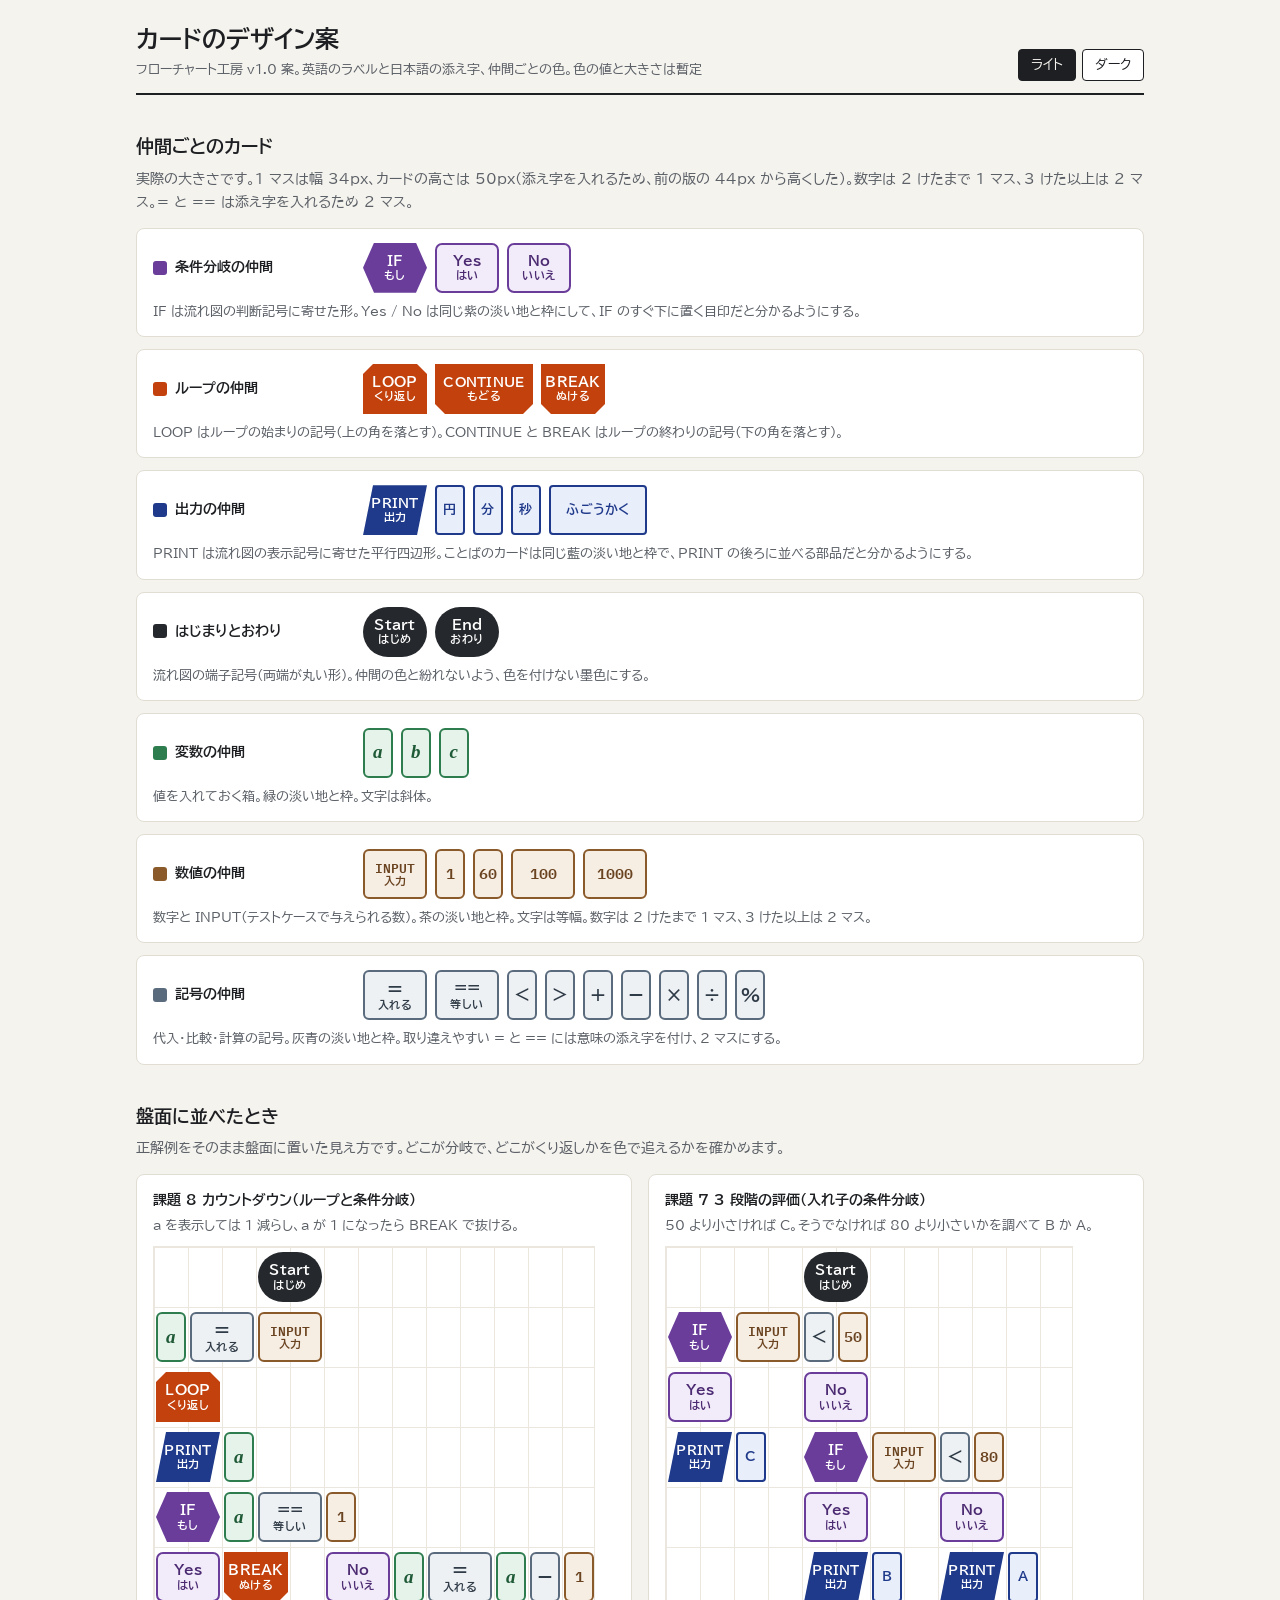
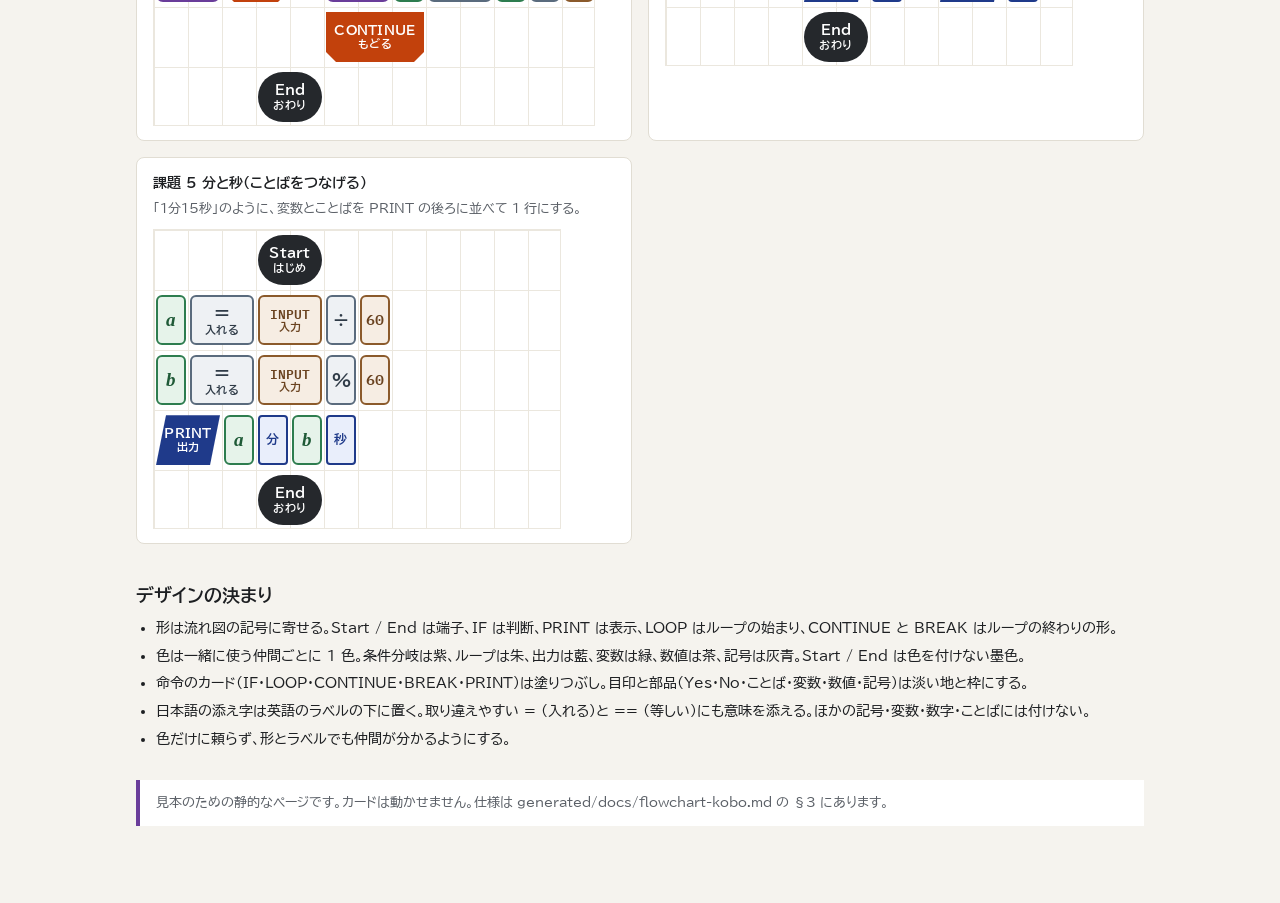
==== generated/docs/flowchart-kobo-card-design.html @ 5cf797f6 "初回公開: フローチャート工房 v1.0" ====
<!doctype html>
<html lang="ja">
<head>
<meta charset="utf-8">
<meta name="viewport" content="width=device-width, initial-scale=1">
<title>カードのデザイン案</title>
<link rel="preconnect" href="https://fonts.googleapis.com">
<link rel="preconnect" href="https://fonts.gstatic.com" crossorigin>
<link rel="stylesheet" href="https://fonts.googleapis.com/css2?family=BIZ+UDPGothic:wght@400;700&family=IBM+Plex+Mono:wght@500;600&display=swap">
<style>
/* フローチャート工房 v1.0 案: カードのデザイン見本(仕様 flowchart-kobo.md §3.2)。色の値は【暫定】 */
:root {
  --paper: #f5f3ee; --sheet: #ffffff; --ink: #1d1f22; --ink-soft: #5b6067; --rule: #e1ddd3; --grid: #ebe7de;
  --sumi: #25282c; --sumi-ink: #ffffff;
  --mura: #6a3d9a; --mura-ink: #ffffff; --mura-tint: #f2ebf9; --mura-tint-ink: #4b2a72;
  --shu: #c2410c; --shu-ink: #ffffff;
  --ai: #1f3a8a; --ai-ink: #ffffff; --ai-tint: #e9eefb; --ai-tint-ink: #1f3a8a;
  --var: #2e7d4f; --var-tint: #e6f3ea; --var-ink: #1f5a37;
  --num: #8b5a2b; --num-tint: #f6ede3; --num-ink: #6a4320;
  --sym: #5a6b7d; --sym-tint: #eef1f4; --sym-ink: #2f3b47;
  --font: "BIZ UDPGothic", "Yu Gothic UI", "Hiragino Sans", "Noto Sans JP", sans-serif;
  --mono: "IBM Plex Mono", Consolas, "SFMono-Regular", monospace;
  --cw: 34px; --rh: 60px; --ch: 50px;
  color-scheme: light;
}
@media (prefers-color-scheme: dark) {
  :root:not([data-theme="light"]) {
    --paper: #141619; --sheet: #1c1f23; --ink: #e8e6e1; --ink-soft: #a3a7ad; --rule: #2d3137; --grid: #24282d;
    --sumi: #e4e1da; --sumi-ink: #141619;
    --mura: #8458c0; --mura-ink: #ffffff; --mura-tint: #2a2139; --mura-tint-ink: #dccbf3;
    --shu: #c2410c; --shu-ink: #ffffff;
    --ai: #4766cc; --ai-ink: #ffffff; --ai-tint: #1c2442; --ai-tint-ink: #c9d6ff;
    --var: #5fb07f; --var-tint: #17271d; --var-ink: #bfe5cc;
    --num: #c08a55; --num-tint: #2a2017; --num-ink: #f0d6bb;
    --sym: #8797a8; --sym-tint: #1f252c; --sym-ink: #d5dde5;
    color-scheme: dark;
  }
}
:root[data-theme="dark"] {
  --paper: #141619; --sheet: #1c1f23; --ink: #e8e6e1; --ink-soft: #a3a7ad; --rule: #2d3137; --grid: #24282d;
  --sumi: #e4e1da; --sumi-ink: #141619;
  --mura: #8458c0; --mura-ink: #ffffff; --mura-tint: #2a2139; --mura-tint-ink: #dccbf3;
  --shu: #c2410c; --shu-ink: #ffffff;
  --ai: #4766cc; --ai-ink: #ffffff; --ai-tint: #1c2442; --ai-tint-ink: #c9d6ff;
  --var: #5fb07f; --var-tint: #17271d; --var-ink: #bfe5cc;
  --num: #c08a55; --num-tint: #2a2017; --num-ink: #f0d6bb;
  --sym: #8797a8; --sym-tint: #1f252c; --sym-ink: #d5dde5;
  color-scheme: dark;
}

* { box-sizing: border-box; }
body { margin: 0; background: var(--paper); color: var(--ink); font-family: var(--font); font-size: 15px; line-height: 1.7; }
.wrap { max-width: 1040px; margin: 0 auto; padding: 24px 16px 64px; }
header { display: flex; flex-wrap: wrap; justify-content: space-between; align-items: flex-end; gap: 12px; padding-bottom: 12px; border-bottom: 2px solid var(--ink); }
h1 { margin: 0; font-size: 24px; line-height: 1.3; }
header p { margin: 4px 0 0; color: var(--ink-soft); font-size: 13px; }
.theme { display: flex; gap: 6px; }
.theme button { font: inherit; font-size: 13px; padding: 4px 12px; border: 1.5px solid var(--ink); border-radius: 4px; background: var(--sheet); color: var(--ink); cursor: pointer; }
.theme button[aria-pressed="true"] { background: var(--ink); color: var(--paper); }
h2 { margin: 36px 0 6px; font-size: 18px; }
.lead { margin: 0 0 14px; color: var(--ink-soft); font-size: 13.5px; }

/* 仲間ごとの一覧 */
.groups { display: grid; gap: 12px; }
.group { display: grid; grid-template-columns: 190px minmax(0, 1fr); gap: 8px 20px; align-items: center; padding: 14px 16px; background: var(--sheet); border: 1px solid var(--rule); border-radius: 8px; }
.group h3 { margin: 0; font-size: 14px; display: flex; align-items: center; gap: 8px; }
.swatch { flex: none; width: 14px; height: 14px; border-radius: 3px; }
.group p { grid-column: 1 / -1; margin: 0; color: var(--ink-soft); font-size: 12.5px; }
.row { display: flex; flex-wrap: wrap; gap: 10px 8px; align-items: center; }

/* カード */
.card { position: relative; flex: none; height: var(--ch); display: inline-flex; flex-direction: column; align-items: center; justify-content: center; gap: 1px; padding: 0 4px; text-align: center; user-select: none; line-height: 1.1; }
.card .m { font-weight: 700; font-size: 14px; letter-spacing: .02em; white-space: nowrap; }
.card .s { font-size: 10.5px; font-weight: 700; letter-spacing: .04em; white-space: nowrap; }
.k-term { background: var(--sumi); color: var(--sumi-ink); border-radius: 999px; }
.k-if { background: var(--mura); color: var(--mura-ink); clip-path: polygon(11px 0, calc(100% - 11px) 0, 100% 50%, calc(100% - 11px) 100%, 11px 100%, 0 50%); }
.k-yn { background: var(--mura-tint); color: var(--mura-tint-ink); border: 2px solid var(--mura); border-radius: 7px; }
.k-loop { background: var(--shu); color: var(--shu-ink); clip-path: polygon(10px 0, calc(100% - 10px) 0, 100% 10px, 100% 100%, 0 100%, 0 10px); }
.k-loopend { background: var(--shu); color: var(--shu-ink); clip-path: polygon(0 0, 100% 0, 100% calc(100% - 10px), calc(100% - 10px) 100%, 10px 100%, 0 calc(100% - 10px)); }
.k-print { background: var(--ai); color: var(--ai-ink); clip-path: polygon(10px 0, 100% 0, calc(100% - 10px) 100%, 0 100%); }
.k-print .m { font-size: 13px; }
.k-word { background: var(--ai-tint); color: var(--ai-tint-ink); border: 2px solid var(--ai); border-radius: 4px; }
.k-word .m { font-size: 13px; }
.k-chip { border: 2px solid; border-radius: 6px; }
.k-var { background: var(--var-tint); color: var(--var-ink); border-color: var(--var); }
.k-num, .k-input { background: var(--num-tint); color: var(--num-ink); border-color: var(--num); }
.k-op { background: var(--sym-tint); color: var(--sym-ink); border-color: var(--sym); }
.k-var .m { font-family: Georgia, "Times New Roman", serif; font-style: italic; font-size: 19px; font-weight: 700; }
.k-num .m { font-family: var(--mono); font-size: 15px; font-weight: 600; letter-spacing: 0; }
.k-op .m { font-size: 19px; font-weight: 700; letter-spacing: 0; }
.k-op2 .m { font-size: 16px; letter-spacing: 0; }
.k-input .m { font-family: var(--mono); font-size: 13px; font-weight: 600; letter-spacing: 0; }
.k-loopend .m[data-long] { font-size: 13px; }

/* 盤面 */
.boards { display: grid; grid-template-columns: repeat(auto-fit, minmax(min(100%, 430px), 1fr)); gap: 16px; }
.board-box { background: var(--sheet); border: 1px solid var(--rule); border-radius: 8px; padding: 14px 16px; min-width: 0; }
.board-box h3 { margin: 0 0 2px; font-size: 14px; }
.board-box p { margin: 0 0 10px; color: var(--ink-soft); font-size: 12.5px; }
.board-scroll { overflow-x: auto; }
.board { position: relative; background-color: var(--sheet); background-image: linear-gradient(to right, var(--grid) 1px, transparent 1px), linear-gradient(to bottom, var(--grid) 1px, transparent 1px); background-size: var(--cw) var(--rh); border: 1px solid var(--grid); }
.board .card { position: absolute; }

/* 決まり */
.rules { margin: 0; padding-left: 20px; font-size: 14px; }
.rules li { margin: 4px 0; }
.note { margin-top: 28px; padding: 12px 16px; border-left: 4px solid var(--mura); background: var(--sheet); font-size: 13px; color: var(--ink-soft); }

@media (max-width: 640px) {
  .group { grid-template-columns: 1fr; }
}
</style>
</head>
<body>
<div class="wrap">
  <header>
    <div>
      <h1>カードのデザイン案</h1>
      <p>フローチャート工房 v1.0 案。英語のラベルと日本語の添え字、仲間ごとの色。色の値と大きさは暫定</p>
    </div>
    <div class="theme" role="group" aria-label="表示テーマ">
      <button type="button" data-theme-set="light">ライト</button>
      <button type="button" data-theme-set="dark">ダーク</button>
    </div>
  </header>

  <h2>仲間ごとのカード</h2>
  <p class="lead">実際の大きさです。1 マスは幅 34px、カードの高さは 50px(添え字を入れるため、前の版の 44px から高くした)。数字は 2 けたまで 1 マス、3 けた以上は 2 マス。= と == は添え字を入れるため 2 マス。</p>
  <div class="groups" id="groups"></div>

  <h2>盤面に並べたとき</h2>
  <p class="lead">正解例をそのまま盤面に置いた見え方です。どこが分岐で、どこがくり返しかを色で追えるかを確かめます。</p>
  <div class="boards" id="boards"></div>

  <h2>デザインの決まり</h2>
  <ul class="rules">
    <li>形は流れ図の記号に寄せる。Start / End は端子、IF は判断、PRINT は表示、LOOP はループの始まり、CONTINUE と BREAK はループの終わりの形。</li>
    <li>色は一緒に使う仲間ごとに 1 色。条件分岐は紫、ループは朱、出力は藍、変数は緑、数値は茶、記号は灰青。Start / End は色を付けない墨色。</li>
    <li>命令のカード(IF・LOOP・CONTINUE・BREAK・PRINT)は塗りつぶし。目印と部品(Yes・No・ことば・変数・数値・記号)は淡い地と枠にする。</li>
    <li>日本語の添え字は英語のラベルの下に置く。取り違えやすい = (入れる)と == (等しい)にも意味を添える。ほかの記号・変数・数字・ことばには付けない。</li>
    <li>色だけに頼らず、形とラベルでも仲間が分かるようにする。</li>
  </ul>
  <p class="note">見本のための静的なページです。カードは動かせません。仕様は generated/docs/flowchart-kobo.md の §3 にあります。</p>
</div>

<script>
(function () {
  'use strict';
  // ラベル → 見た目(class)・幅(マス)・日本語の添え字
  const DEF = {
    Start: ['k-term', 2, 'はじめ'], End: ['k-term', 2, 'おわり'],
    IF: ['k-if', 2, 'もし'], Yes: ['k-yn', 2, 'はい'], No: ['k-yn', 2, 'いいえ'],
    LOOP: ['k-loop', 2, 'くり返し'], CONTINUE: ['k-loopend', 3, 'もどる'], BREAK: ['k-loopend', 2, 'ぬける'],
    PRINT: ['k-print', 2, '出力'], INPUT: ['k-chip k-input', 2, '入力'],
    '=': ['k-chip k-op', 2, '入れる'], '==': ['k-chip k-op k-op2', 2, '等しい'],
  };
  const VARS = ['a', 'b', 'c'];
  const OPS = ['=', '==', '<', '>', '+', '−', '×', '÷', '%'];
  const WORDS = { '円': 1, '分': 1, '秒': 1, 'A': 1, 'B': 1, 'C': 1, 'ごうかく': 2, 'ふごうかく': 3 };
  const CW = 34, RH = 60, CH = 50;

  function info(label) {
    if (DEF[label]) return { cls: DEF[label][0], w: DEF[label][1], sub: DEF[label][2] };
    if (VARS.includes(label)) return { cls: 'k-chip k-var', w: 1 };
    if (OPS.includes(label)) return { cls: 'k-chip k-op', w: 1 };
    if (/^\d+$/.test(label)) return { cls: 'k-chip k-num', w: label.length <= 2 ? 1 : 2 };
    if (WORDS[label]) return { cls: 'k-word', w: WORDS[label] };
    throw new Error('未知のカード: ' + label);
  }
  function card(label, pos) {
    const d = info(label);
    const el = document.createElement('div');
    el.className = 'card ' + d.cls;
    el.style.width = (d.w * CW - 4) + 'px';
    if (pos) { el.style.left = (pos.col * CW + 2) + 'px'; el.style.top = (pos.row * RH + (RH - CH) / 2) + 'px'; }
    el.setAttribute('role', 'img');
    el.setAttribute('aria-label', d.sub ? `${label}(${d.sub})` : label);
    const m = document.createElement('span');
    m.className = 'm';
    m.textContent = label;
    if (label.length >= 8) m.dataset.long = '';
    el.appendChild(m);
    if (d.sub) {
      const s = document.createElement('span');
      s.className = 's';
      s.textContent = d.sub;
      s.setAttribute('aria-hidden', 'true');
      el.appendChild(s);
    }
    return { el, w: d.w };
  }

  const GROUPS = [
    { name: '条件分岐の仲間', color: 'var(--mura)', cards: ['IF', 'Yes', 'No'],
      note: 'IF は流れ図の判断記号に寄せた形。Yes / No は同じ紫の淡い地と枠にして、IF のすぐ下に置く目印だと分かるようにする。' },
    { name: 'ループの仲間', color: 'var(--shu)', cards: ['LOOP', 'CONTINUE', 'BREAK'],
      note: 'LOOP はループの始まりの記号(上の角を落とす)。CONTINUE と BREAK はループの終わりの記号(下の角を落とす)。' },
    { name: '出力の仲間', color: 'var(--ai)', cards: ['PRINT', '円', '分', '秒', 'ふごうかく'],
      note: 'PRINT は流れ図の表示記号に寄せた平行四辺形。ことばのカードは同じ藍の淡い地と枠で、PRINT の後ろに並べる部品だと分かるようにする。' },
    { name: 'はじまりとおわり', color: 'var(--sumi)', cards: ['Start', 'End'],
      note: '流れ図の端子記号(両端が丸い形)。仲間の色と紛れないよう、色を付けない墨色にする。' },
    { name: '変数の仲間', color: 'var(--var)', cards: ['a', 'b', 'c'],
      note: '値を入れておく箱。緑の淡い地と枠。文字は斜体。' },
    { name: '数値の仲間', color: 'var(--num)', cards: ['INPUT', '1', '60', '100', '1000'],
      note: '数字と INPUT(テストケースで与えられる数)。茶の淡い地と枠。文字は等幅。数字は 2 けたまで 1 マス、3 けた以上は 2 マス。' },
    { name: '記号の仲間', color: 'var(--sym)', cards: ['=', '==', '<', '>', '+', '−', '×', '÷', '%'],
      note: '代入・比較・計算の記号。灰青の淡い地と枠。取り違えやすい = と == には意味の添え字を付け、2 マスにする。' },
  ];
  const groups = document.getElementById('groups');
  for (const g of GROUPS) {
    const box = document.createElement('section');
    box.className = 'group';
    box.innerHTML = `<h3><span class="swatch" style="background:${g.color}"></span>${g.name}</h3>`;
    const row = document.createElement('div');
    row.className = 'row';
    for (const l of g.cards) row.appendChild(card(l).el);
    box.appendChild(row);
    const p = document.createElement('p');
    p.textContent = g.note;
    box.appendChild(p);
    groups.appendChild(box);
  }

  // 盤面: 1 行 = 「開始列:カード カード …」を | で区切る
  const BOARDS = [
    { title: '課題 8 カウントダウン(ループと条件分岐)', note: 'a を表示しては 1 減らし、a が 1 になったら BREAK で抜ける。', cols: 13,
      rows: ['3:Start', '0:a = INPUT', '0:LOOP', '0:PRINT a', '0:IF a == 1', '0:Yes BREAK | 5:No a = a − 1', '5:CONTINUE', '3:End'] },
    { title: '課題 7 3 段階の評価(入れ子の条件分岐)', note: '50 より小さければ C。そうでなければ 80 より小さいかを調べて B か A。', cols: 12,
      rows: ['4:Start', '0:IF INPUT < 50', '0:Yes | 4:No', '0:PRINT C | 4:IF INPUT < 80', '4:Yes | 8:No', '4:PRINT B | 8:PRINT A', '4:End'] },
    { title: '課題 5 分と秒(ことばをつなげる)', note: '「1分15秒」のように、変数とことばを PRINT の後ろに並べて 1 行にする。', cols: 12,
      rows: ['3:Start', '0:a = INPUT ÷ 60', '0:b = INPUT % 60', '0:PRINT a 分 b 秒', '3:End'] },
  ];
  const boards = document.getElementById('boards');
  for (const b of BOARDS) {
    const box = document.createElement('section');
    box.className = 'board-box';
    box.innerHTML = `<h3>${b.title}</h3><p>${b.note}</p>`;
    const scroll = document.createElement('div');
    scroll.className = 'board-scroll';
    const board = document.createElement('div');
    board.className = 'board';
    board.style.width = (b.cols * CW) + 'px';
    board.style.height = (b.rows.length * RH) + 'px';
    board.setAttribute('role', 'img');
    board.setAttribute('aria-label', b.title + 'の盤面');
    b.rows.forEach((line, row) => {
      for (const seg of line.split('|')) {
        const m = seg.trim().match(/^(\d+):(.*)$/);
        let col = Number(m[1]);
        for (const label of m[2].trim().split(/\s+/)) {
          const c = card(label, { col, row });
          board.appendChild(c.el);
          col += c.w;
        }
      }
    });
    scroll.appendChild(board);
    box.appendChild(scroll);
    boards.appendChild(box);
  }

  // テーマ切り替え(見本の確認用。保存はしない)
  const btns = document.querySelectorAll('[data-theme-set]');
  const current = () => document.documentElement.dataset.theme || (matchMedia('(prefers-color-scheme: dark)').matches ? 'dark' : 'light');
  const sync = () => btns.forEach((b) => b.setAttribute('aria-pressed', String(b.dataset.themeSet === current())));
  btns.forEach((b) => b.addEventListener('click', () => { document.documentElement.dataset.theme = b.dataset.themeSet; sync(); }));
  sync();
})();
</script>
</body>
</html>
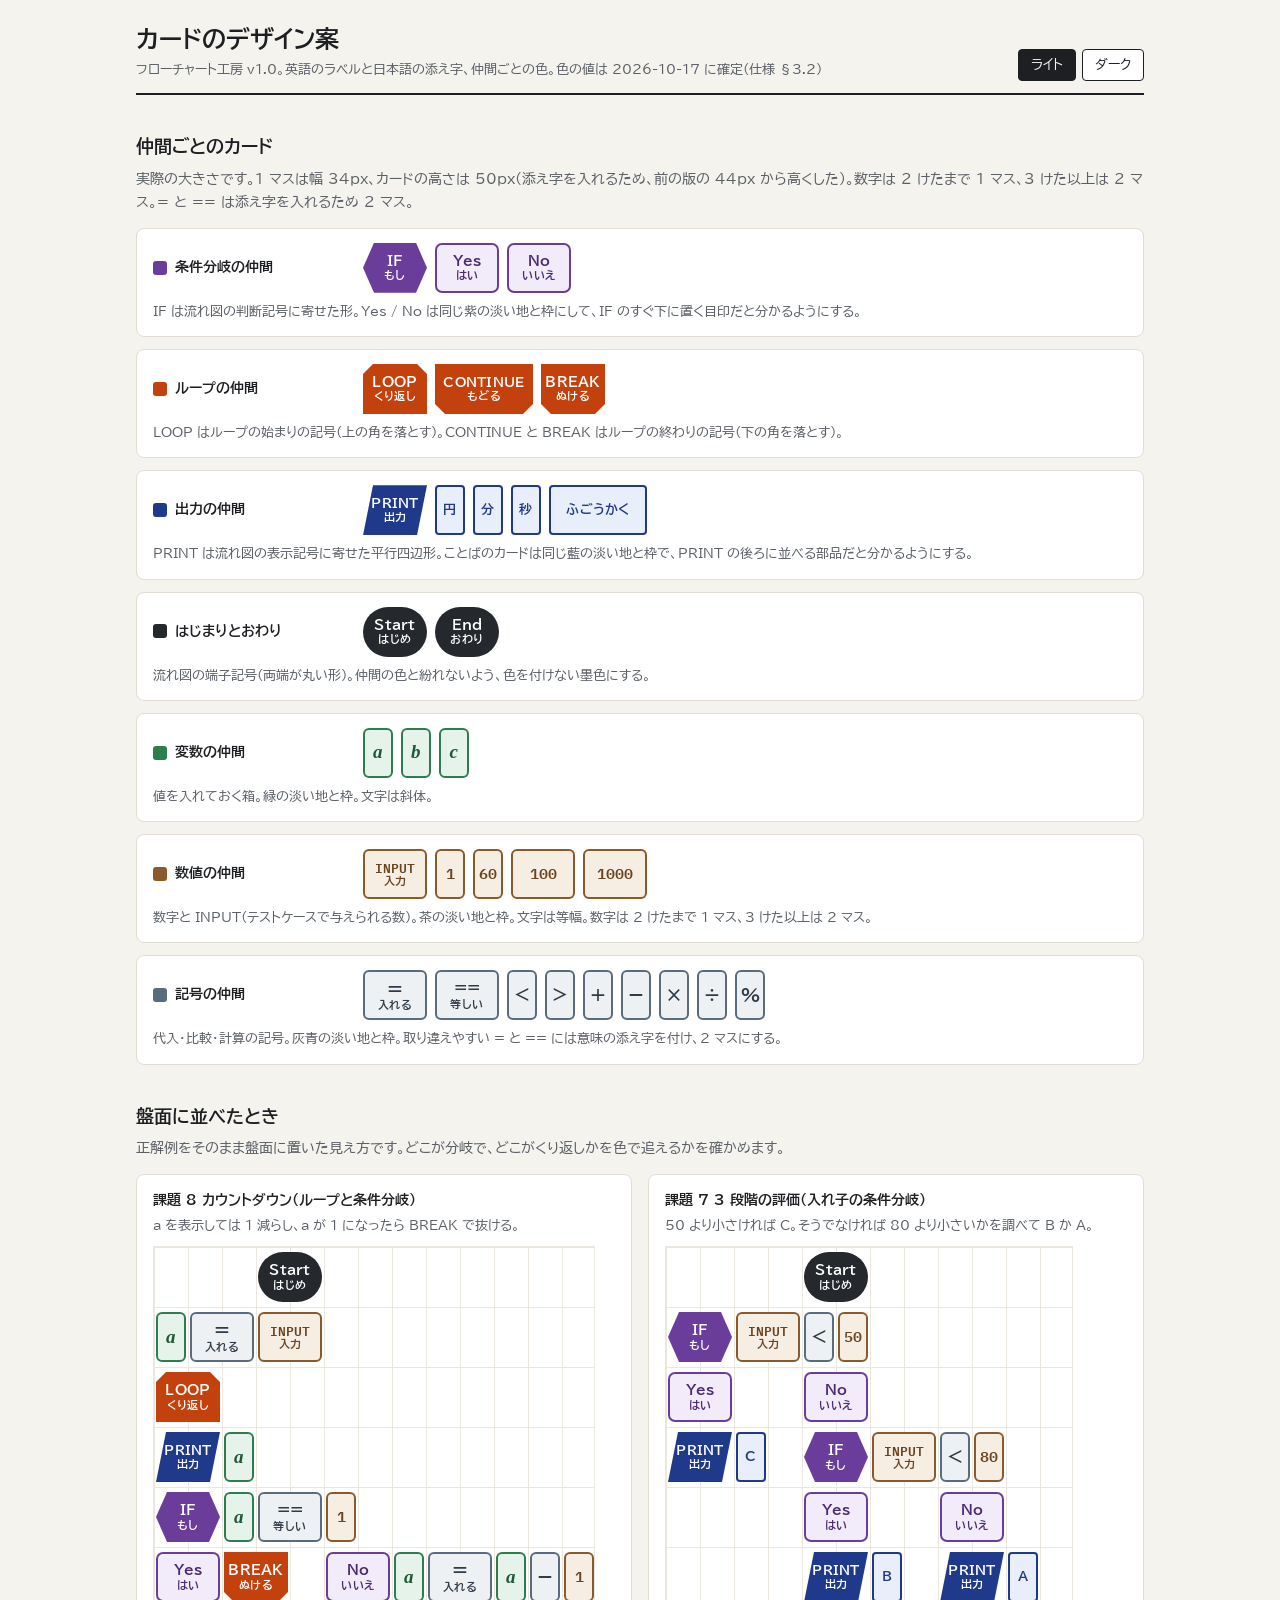
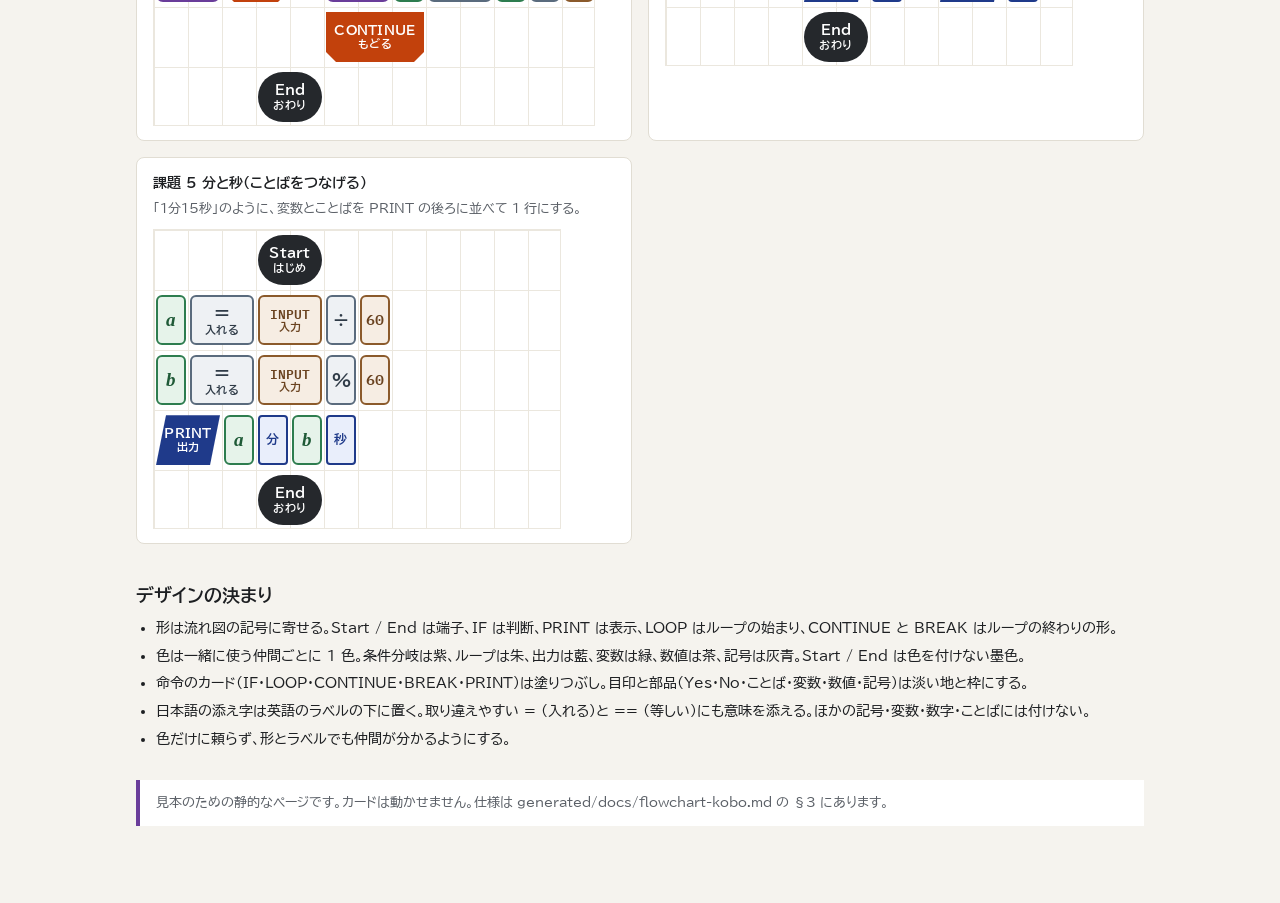
==== commit 578010af: "カードの色を AC-11 の基準で検算し、値を変えずに確定する - 仕様 §3.2: 色の表から【暫定】を外し、2026-10-17 の計算結果(文字と地は最小 5.07:1、塗り・枠と盤面は最小 3" ====
--- a/generated/docs/flowchart-kobo-card-design.html
+++ b/generated/docs/flowchart-kobo-card-design.html
@@ -8,7 +8,7 @@
 <link rel="preconnect" href="https://fonts.gstatic.com" crossorigin>
 <link rel="stylesheet" href="https://fonts.googleapis.com/css2?family=BIZ+UDPGothic:wght@400;700&family=IBM+Plex+Mono:wght@500;600&display=swap">
 <style>
-/* フローチャート工房 v1.0 案: カードのデザイン見本(仕様 flowchart-kobo.md §3.2)。色の値は【暫定】 */
+/* フローチャート工房 v1.0: カードのデザイン見本(仕様 flowchart-kobo.md §3.2)。色の値は 2026-10-17 に確定 */
 :root {
   --paper: #f5f3ee; --sheet: #ffffff; --ink: #1d1f22; --ink-soft: #5b6067; --rule: #e1ddd3; --grid: #ebe7de;
   --sumi: #25282c; --sumi-ink: #ffffff;
@@ -116,7 +116,7 @@
   <header>
     <div>
       <h1>カードのデザイン案</h1>
-      <p>フローチャート工房 v1.0 案。英語のラベルと日本語の添え字、仲間ごとの色。色の値と大きさは暫定</p>
+      <p>フローチャート工房 v1.0。英語のラベルと日本語の添え字、仲間ごとの色。色の値は 2026-10-17 に確定(仕様 §3.2)</p>
     </div>
     <div class="theme" role="group" aria-label="表示テーマ">
       <button type="button" data-theme-set="light">ライト</button>
